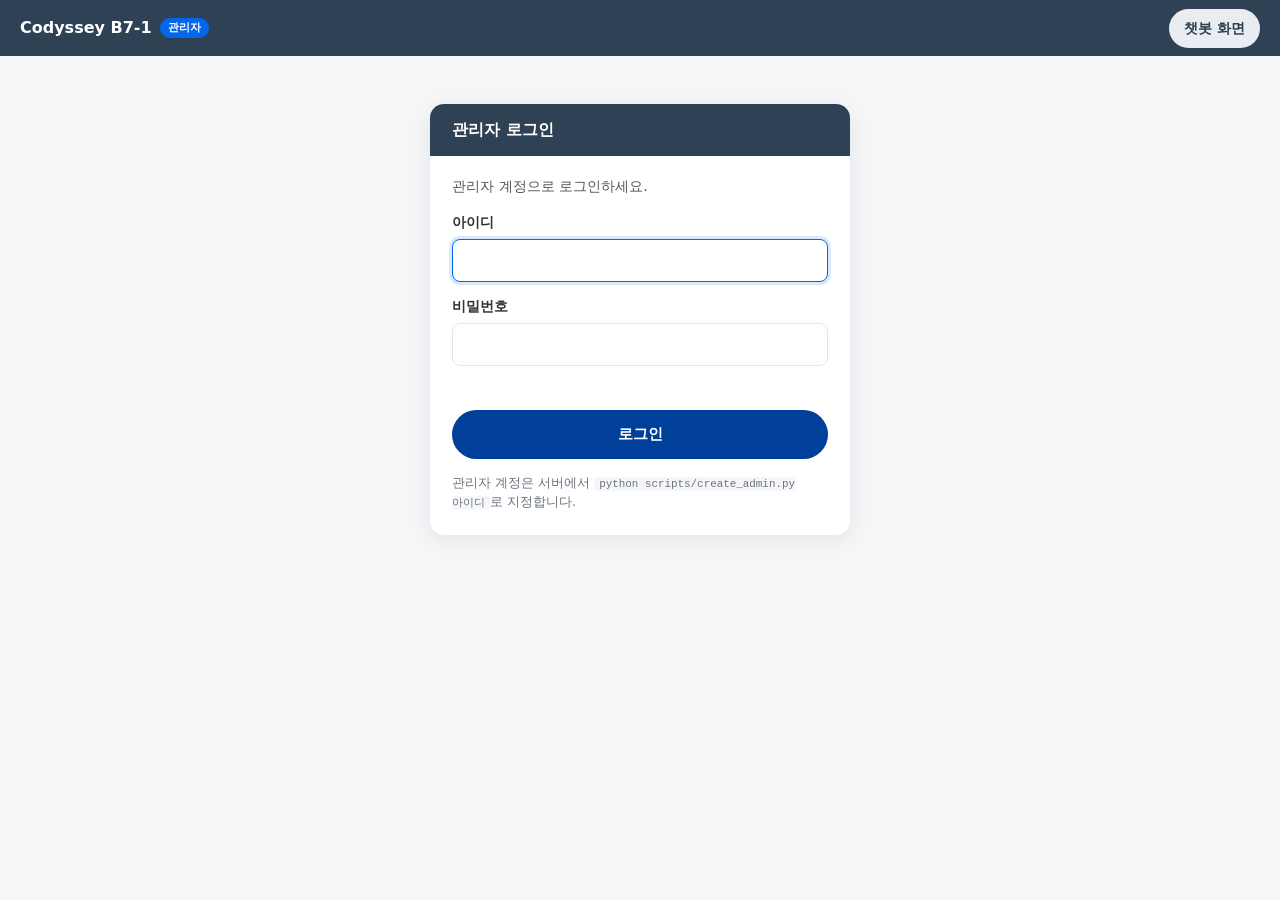
==== templates/admin.html @ a4564c8d "feat: 운영 관리자 화면(/admin) 추가 (서비스 상태·요청 로그·대화 로그·요청 추적) - 서비스 상태: 헬스체크(DB·AI·가동 시간), 최근 24시간 요청·5xx 오류" ====
<!DOCTYPE html>
<html lang="ko">
<head>
  <meta charset="UTF-8">
  <meta name="viewport" content="width=device-width, initial-scale=1.0">
  <meta name="robots" content="noindex">
  <title>관리자 화면 | Codyssey B7-1</title>
  <link rel="stylesheet" href="/static/css/style.css">
  <link rel="stylesheet" href="/static/css/admin.css">
</head>
<body class="admin-page">
  <!--
    [권태현 전담] 운영 관리자 화면
    관리자 계정으로 로그인하면 서비스 상태, 요청 로그, 대화 로그, 요청 ID 추적을 볼 수 있습니다.
    화면 파일은 누구나 받을 수 있지만 데이터는 없고, 데이터는 관리자 API(/api/admin)가
    요청마다 관리자 계정인지 확인한 뒤에만 보냅니다.
  -->
  <header class="app-header">
    <h1 class="app-title">
      <span class="app-title-text">Codyssey B7-1</span>
      <span class="app-badge">관리자</span>
    </h1>
    <div id="admin-auth" class="auth-info">
      <a class="btn btn-light" href="/">챗봇 화면</a>
    </div>
  </header>

  <div id="error-banner" class="error-banner" role="alert" hidden>
    <span id="error-banner-text" class="error-banner-text"></span>
    <button type="button" id="error-banner-close" class="icon-btn" aria-label="안내 닫기">✕</button>
  </div>

  <main id="admin-main" class="admin-main">
    <p id="boot-status" class="boot-status">관리자 정보를 확인하는 중...</p>

    <!-- 로그인하지 않았거나 로그인이 만료된 경우 -->
    <section id="login-view" class="gate" hidden aria-labelledby="login-title">
      <div class="gate-card">
        <div class="gate-header">
          <h2 id="login-title" class="gate-title">관리자 로그인</h2>
        </div>
        <form id="admin-login-form" class="auth-form" autocomplete="on">
          <p id="login-notice" class="gate-desc">관리자 계정으로 로그인하세요.</p>
          <label>
            <span class="field-label">아이디</span>
            <input name="username" type="text" autocomplete="username" autocapitalize="none" spellcheck="false" required>
          </label>
          <label>
            <span class="field-label">비밀번호</span>
            <input name="password" type="password" autocomplete="current-password" required>
          </label>
          <p id="admin-login-message" class="form-message" aria-live="polite"></p>
          <button type="submit" class="btn btn-primary">로그인</button>
          <p class="gate-help">관리자 계정은 서버에서 <code>python scripts/create_admin.py 아이디</code>로 지정합니다.</p>
        </form>
      </div>
    </section>

    <!-- 로그인했지만 관리자가 아닌 경우 -->
    <section id="denied-view" class="gate" hidden aria-labelledby="denied-title">
      <div class="gate-card">
        <div class="gate-header">
          <h2 id="denied-title" class="gate-title">관리자만 사용할 수 있는 화면입니다</h2>
        </div>
        <div class="gate-body">
          <p id="denied-text" class="gate-desc"></p>
          <div class="gate-actions">
            <a class="btn btn-primary" href="/">챗봇으로 돌아가기</a>
            <button type="button" id="switch-account" class="btn btn-secondary">다른 계정으로 로그인</button>
          </div>
        </div>
      </div>
    </section>

    <!-- 관리자 화면 -->
    <div id="dashboard" class="dashboard" hidden>
      <nav class="admin-tabs" role="tablist" aria-label="관리자 메뉴">
        <button type="button" id="tab-overview" class="admin-tab" role="tab" data-tab="overview" aria-controls="panel-overview" aria-selected="true">서비스 상태</button>
        <button type="button" id="tab-requests" class="admin-tab" role="tab" data-tab="requests" aria-controls="panel-requests" aria-selected="false" tabindex="-1">요청 로그</button>
        <button type="button" id="tab-chats" class="admin-tab" role="tab" data-tab="chats" aria-controls="panel-chats" aria-selected="false" tabindex="-1">대화 로그</button>
        <button type="button" id="tab-trace" class="admin-tab" role="tab" data-tab="trace" aria-controls="panel-trace" aria-selected="false" tabindex="-1">요청 추적</button>
      </nav>

      <!-- 1. 서비스 상태 -->
      <section id="panel-overview" class="panel" role="tabpanel" aria-labelledby="tab-overview">
        <div class="panel-head">
          <div>
            <h2 class="panel-title">서비스 상태</h2>
            <p id="overview-updated" class="panel-desc">헬스체크(/health)와 요청 로그·대화 로그를 모아 보여줍니다.</p>
          </div>
          <button type="button" id="overview-refresh" class="btn btn-secondary">새로고침</button>
        </div>
        <div id="overview-content" class="panel-content">
          <article class="card health-card" aria-labelledby="health-title">
            <div class="card-head">
              <h3 id="health-title" class="card-title">헬스체크</h3>
              <span id="health-status"></span>
            </div>
            <dl id="health-facts" class="facts"></dl>
          </article>

          <div id="kpi-grid" class="kpi-grid" aria-label="주요 지표"></div>

          <div class="card-grid">
            <article class="card" aria-labelledby="failures-title">
              <div class="card-head">
                <h3 id="failures-title" class="card-title">대화 실패 종류</h3>
                <span class="card-note">전체 기간</span>
              </div>
              <ul id="failure-bars" class="bar-list"></ul>
            </article>
            <article class="card" aria-labelledby="codes-title">
              <div class="card-head">
                <h3 id="codes-title" class="card-title">많이 난 오류 코드</h3>
                <span class="card-note">최근 24시간</span>
              </div>
              <ul id="error-code-bars" class="bar-list"></ul>
            </article>
          </div>

          <article class="card" aria-labelledby="recent-errors-title">
            <div class="card-head">
              <h3 id="recent-errors-title" class="card-title">최근 오류 요청</h3>
              <span class="card-note">상태 코드 400 이상, 최신 10건</span>
            </div>
            <div class="table-wrap">
              <table class="data-table">
                <thead>
                  <tr><th scope="col">시각</th><th scope="col">상태</th><th scope="col">요청</th><th scope="col">오류 코드</th><th scope="col">사용자</th><th scope="col" class="num">응답 시간</th><th scope="col">요청 ID</th></tr>
                </thead>
                <tbody id="recent-errors-body"></tbody>
              </table>
            </div>
          </article>
        </div>
      </section>

      <!-- 2. 요청 로그 -->
      <section id="panel-requests" class="panel" role="tabpanel" aria-labelledby="tab-requests" hidden>
        <div class="panel-head">
          <div>
            <h2 class="panel-title">요청 로그</h2>
            <p class="panel-desc">API 요청마다 한 줄씩 저장된 기록입니다 (request_logs). 요청 ID를 누르면 그 요청의 전체 기록을 봅니다.</p>
          </div>
        </div>
        <form id="requests-filter" class="filter-row" aria-label="요청 로그 조건">
          <label class="filter-field">
            <span class="filter-label">기간</span>
            <select name="since_hours">
              <option value="">전체 기간</option>
              <option value="1">최근 1시간</option>
              <option value="24">최근 24시간</option>
              <option value="168">최근 7일</option>
            </select>
          </label>
          <label class="filter-field">
            <span class="filter-label">상태</span>
            <select name="status">
              <option value="all">전체</option>
              <option value="errors">오류만 (4xx·5xx)</option>
              <option value="2xx">성공 (2xx)</option>
              <option value="4xx">요청 오류 (4xx)</option>
              <option value="5xx">서버 오류 (5xx)</option>
            </select>
          </label>
          <label class="filter-field">
            <span class="filter-label">주소</span>
            <input name="path" type="text" placeholder="예: /api/chat" maxlength="255" autocapitalize="none" spellcheck="false">
          </label>
          <label class="filter-field">
            <span class="filter-label">사용자</span>
            <input name="username" type="text" placeholder="아이디" maxlength="50" autocapitalize="none" spellcheck="false">
          </label>
          <label class="filter-field">
            <span class="filter-label">오류 코드</span>
            <input name="error_code" type="text" placeholder="예: AI_TIMEOUT" maxlength="50" autocapitalize="characters" spellcheck="false">
          </label>
          <label class="filter-field filter-narrow">
            <span class="filter-label">느린 요청 (ms 이상)</span>
            <input name="min_duration_ms" type="number" min="0" step="100" placeholder="예: 1000" inputmode="numeric">
          </label>
          <label class="filter-check">
            <input name="exclude_admin" type="checkbox" checked>
            <span>관리자 화면 요청 빼기</span>
          </label>
          <div class="filter-actions">
            <button type="submit" class="btn btn-primary">조회</button>
            <button type="button" id="requests-reset" class="btn btn-secondary">초기화</button>
          </div>
        </form>
        <div id="requests-content" class="panel-content">
          <div class="table-wrap">
            <table class="data-table">
              <thead>
                <tr><th scope="col">시각</th><th scope="col">상태</th><th scope="col">요청</th><th scope="col" class="num">응답 시간</th><th scope="col">사용자</th><th scope="col">오류 코드</th><th scope="col">IP</th><th scope="col">요청 ID</th></tr>
              </thead>
              <tbody id="requests-body"></tbody>
            </table>
          </div>
          <div class="pager">
            <span id="requests-range" class="pager-range"></span>
            <span class="pager-buttons">
              <button type="button" id="requests-prev" class="btn btn-secondary">이전</button>
              <button type="button" id="requests-next" class="btn btn-secondary">다음</button>
            </span>
          </div>
        </div>
      </section>

      <!-- 3. 대화 로그 -->
      <section id="panel-chats" class="panel" role="tabpanel" aria-labelledby="tab-chats" hidden>
        <div class="panel-head">
          <div>
            <h2 class="panel-title">대화 로그</h2>
            <p class="panel-desc">모든 사용자의 질문과 AI 응답 기록입니다 (chat_logs). 실패한 대화는 실패 종류와 AI 응답 시간을 함께 봅니다.</p>
          </div>
        </div>
        <form id="chats-filter" class="filter-row" aria-label="대화 로그 조건">
          <label class="filter-field">
            <span class="filter-label">상태</span>
            <select name="status">
              <option value="all">전체</option>
              <option value="FAILED">실패만</option>
              <option value="SUCCESS">성공만</option>
            </select>
          </label>
          <label class="filter-field">
            <span class="filter-label">사용자</span>
            <input name="username" type="text" placeholder="아이디" maxlength="50" autocapitalize="none" spellcheck="false">
          </label>
          <div class="filter-actions">
            <button type="submit" class="btn btn-primary">조회</button>
            <button type="button" id="chats-reset" class="btn btn-secondary">초기화</button>
          </div>
        </form>
        <div id="chats-content" class="panel-content">
          <ul id="chats-list" class="chat-log-list"></ul>
          <div class="pager">
            <span id="chats-range" class="pager-range"></span>
            <span class="pager-buttons">
              <button type="button" id="chats-prev" class="btn btn-secondary">이전</button>
              <button type="button" id="chats-next" class="btn btn-secondary">다음</button>
            </span>
          </div>
        </div>
      </section>

      <!-- 4. 요청 추적 -->
      <section id="panel-trace" class="panel" role="tabpanel" aria-labelledby="tab-trace" hidden>
        <div class="panel-head">
          <div>
            <h2 class="panel-title">요청 추적</h2>
            <p class="panel-desc">요청 ID 하나로 요청 로그, 대화 로그, 서버 로그(server.log)를 이어서 봅니다.</p>
          </div>
        </div>
        <form id="trace-form" class="filter-row" aria-label="요청 ID로 추적">
          <label class="filter-field filter-wide">
            <span class="filter-label">요청 ID</span>
            <input name="request_id" type="text" placeholder="예: 1a2b3c4d" maxlength="16" autocapitalize="none" spellcheck="false" required>
          </label>
          <div class="filter-actions">
            <button type="submit" class="btn btn-primary">추적</button>
          </div>
          <p class="filter-help">요청 ID는 화면의 오류 안내, 오류 응답의 request_id, 응답 헤더 X-Request-ID에 있는 8자리 값입니다.</p>
        </form>
        <div id="trace-content" class="panel-content">
          <p id="trace-empty" class="empty-note">요청 ID를 입력하거나, 다른 탭에서 요청 ID를 누르세요.</p>
          <div id="trace-result" class="trace-result" hidden>
            <article class="card" aria-labelledby="trace-request-title">
              <div class="card-head">
                <h3 id="trace-request-title" class="card-title">요청 로그</h3>
                <span class="card-note">request_logs</span>
              </div>
              <div id="trace-request"></div>
            </article>
            <article class="card" aria-labelledby="trace-chat-title">
              <div class="card-head">
                <h3 id="trace-chat-title" class="card-title">대화 로그</h3>
                <span class="card-note">chat_logs</span>
              </div>
              <div id="trace-chat"></div>
            </article>
            <article class="card" aria-labelledby="trace-server-title">
              <div class="card-head">
                <h3 id="trace-server-title" class="card-title">서버 로그에서 찾기</h3>
                <span class="card-note">server.log</span>
              </div>
              <p class="card-desc">서버 로그의 모든 줄은 [요청 ID]로 시작합니다. 서버를 실행한 폴더에서 아래 명령으로 이 요청의 로그만 볼 수 있습니다.</p>
              <div id="trace-commands" class="command-list"></div>
            </article>
          </div>
        </div>
      </section>
    </div>
  </main>

  <div id="chart-tooltip" class="chart-tooltip" role="tooltip" hidden></div>
  <script src="/static/js/admin.js"></script>
</body>
</html>
---- static/css/style.css ----
/*
 * [권태현 전담] 웹 챗봇 반응형 스타일시트
 * 코디세이 학습 화면(학습용 챗봇 패널)의 라이트 테마를 참고했습니다.
 * 색상·간격은 :root 변수로 관리합니다.
 */

:root {
  /* 코디세이 화면에서 뽑은 색 (흰 글자를 올리는 색은 명도 대비 4.5:1 이상이 되도록 일부 조정) */
  --color-brand: #00409a;          /* 대표 파랑: 메인 화면 시작 버튼 */
  --color-brand-hover: #003583;
  --color-brand-bright: #0367ee;   /* 밝은 파랑: 레벨 배지 #0470fc를 대비 기준에 맞게 조정 */
  --color-slate: #2c3e50;          /* 챗봇 패널의 전송·생성 버튼 */
  --color-slate-hover: #223140;
  --color-header: #2f4255;         /* 챗봇 패널 머리줄 */

  --color-bg: #ffffff;
  --color-surface: #ffffff;
  --color-surface-muted: #f5f6f8;
  --color-bubble-ai: #f1f3f6;
  --color-border: #e5e5e5;
  --color-border-strong: #d3d8de;
  --color-text: #333333;
  --color-text-sub: #555555;
  --color-text-muted: #6b7280;     /* 참고 화면의 #999는 흰 바탕 대비가 부족해 진하게 조정 */
  --color-on-dark: #ffffff;
  --color-danger: #c41e43;
  --color-danger-strong: #d42a4e;  /* 경험치 배지 분홍빨강 #ec3e5f를 대비 기준에 맞게 조정 */
  --color-danger-bg: #fdeef1;
  --color-danger-border: #f6c7d1;
  --color-success: #1b7f3b;

  --radius-bubble: 14px;
  --radius-control: 8px;
  --radius-box: 12px;
  --radius-pill: 999px;
  --shadow-md: 0 12px 32px rgba(16, 24, 40, 0.18);
  --focus-ring: 0 0 0 3px rgba(3, 103, 238, 0.15);
  --header-height: 56px;
  --content-width: 820px;
  font-family: "Pretendard", "Apple SD Gothic Neo", "Malgun Gothic", system-ui, -apple-system, "Segoe UI", sans-serif;
}

*,
*::before,
*::after {
  box-sizing: border-box;
}

/* display를 지정한 요소도 hidden 속성이 있으면 확실히 숨김 */
[hidden] {
  display: none !important;
}

html,
body {
  height: 100%;
}

body {
  margin: 0;
  display: flex;
  flex-direction: column;
  height: 100vh;
  height: 100dvh;
  background: var(--color-bg);
  color: var(--color-text);
  line-height: 1.5;
  /* 한국어 단어가 음절 중간에서 줄바꿈되지 않게 함 (끊을 곳이 없는 긴 문자열은 .message의 overflow-wrap이 처리) */
  word-break: keep-all;
}

/* ---------- 버튼 ---------- */
.btn {
  display: inline-flex;
  align-items: center;
  justify-content: center;
  gap: 6px;
  padding: 8px 14px;
  border: 1px solid transparent;
  border-radius: var(--radius-control);
  font: inherit;
  font-size: 0.875rem;
  font-weight: 600;
  white-space: nowrap;
  cursor: pointer;
  transition: background-color 0.15s ease, border-color 0.15s ease, opacity 0.15s ease;
}

.btn:focus-visible {
  outline: 2px solid var(--color-brand-bright);
  outline-offset: 2px;
}

/* 링크(a)로 만든 버튼도 버튼처럼 밑줄 없이 표시 (관리자 화면 링크 등) */
a.btn {
  text-decoration: none;
}

.btn:disabled {
  opacity: 0.5;
  cursor: not-allowed;
}

/* 대표 버튼: 메인 화면 시작 버튼처럼 진한 파랑 알약 모양 */
.btn-primary {
  border-radius: var(--radius-pill);
  background: var(--color-brand);
  color: var(--color-on-dark);
}

.btn-primary:hover:not(:disabled) {
  background: var(--color-brand-hover);
}

.btn-secondary {
  background: var(--color-surface);
  border-color: var(--color-border);
  color: var(--color-slate);
}

.btn-secondary:hover:not(:disabled) {
  border-color: var(--color-border-strong);
  background: var(--color-surface-muted);
}

/* 어두운 머리줄 위 버튼 */
.btn-light {
  border-radius: var(--radius-pill);
  background: #e9edf1;
  color: var(--color-slate);
}

.btn-light:hover:not(:disabled) {
  background: #ffffff;
}

.btn-bright {
  border-radius: var(--radius-pill);
  background: var(--color-brand-bright);
  color: var(--color-on-dark);
}

.btn-bright:hover:not(:disabled) {
  background: #0259d1;
}

.icon-btn {
  display: inline-flex;
  align-items: center;
  justify-content: center;
  width: 36px;
  height: 36px;
  padding: 0;
  border: none;
  border-radius: var(--radius-control);
  background: transparent;
  color: inherit;
  font-size: 1rem;
  cursor: pointer;
}

.icon-btn:hover {
  background: var(--color-surface-muted);
}

.icon-btn:focus-visible {
  outline: 2px solid var(--color-brand-bright);
  outline-offset: 2px;
}

/* ---------- 머리줄 (챗봇 패널 머리줄처럼 짙은 남회색) ---------- */
.app-header {
  display: flex;
  align-items: center;
  gap: 12px;
  height: var(--header-height);
  padding: 0 20px;
  background: var(--color-header);
  color: var(--color-on-dark);
  flex-shrink: 0;
}

.app-header .icon-btn:hover {
  background: rgba(255, 255, 255, 0.12);
}

.app-header :focus-visible {
  outline-color: #ffffff;
}

.app-title {
  display: flex;
  flex: 1;
  align-items: center;
  gap: 8px;
  min-width: 0;
  margin: 0;
  font-size: 1rem;
  font-weight: 700;
  white-space: nowrap;
}

.app-title-text {
  overflow: hidden;
  text-overflow: ellipsis;
}

/* 레벨 배지처럼 밝은 파랑 알약 */
.app-badge {
  flex-shrink: 0;
  padding: 2px 8px;
  border-radius: var(--radius-pill);
  background: var(--color-brand-bright);
  font-size: 0.7rem;
  font-weight: 700;
  letter-spacing: 0.02em;
}

.auth-info {
  display: flex;
  align-items: center;
  gap: 8px;
  font-size: 0.875rem;
}

.auth-user {
  display: inline-flex;
  align-items: center;
  gap: 8px;
  min-width: 0;
  font-weight: 700;
}

.auth-user-name {
  max-width: 200px;
  overflow: hidden;
  white-space: nowrap;
  text-overflow: ellipsis;
}

/* 기본 프로필 원 (머리·몸 모양을 배경 그라디언트로 그림) */
.avatar {
  flex-shrink: 0;
  width: 28px;
  height: 28px;
  border-radius: 50%;
  background:
    radial-gradient(circle at 50% 38%, #9aa5b4 0 21%, transparent 22%),
    radial-gradient(ellipse 58% 40% at 50% 100%, #9aa5b4 0 98%, transparent 100%),
    #e3e7ec;
}

/* ---------- 상단 에러 안내 배너 ---------- */
.error-banner {
  display: flex;
  align-items: center;
  gap: 12px;
  padding: 8px 12px 8px 20px;
  background: var(--color-danger-bg);
  border-bottom: 1px solid var(--color-danger-border);
  color: var(--color-danger);
  font-size: 0.875rem;
  flex-shrink: 0;
}

.error-banner-text {
  flex: 1;
}

.error-banner .icon-btn {
  width: 30px;
  height: 30px;
  font-size: 0.85rem;
}

.error-banner .icon-btn:hover {
  background: rgba(196, 30, 67, 0.1);
}

/* ---------- 본문 / 대화 영역 ---------- */
.app-body {
  display: flex;
  flex: 1;
  min-height: 0;
}

.chat-panel {
  display: flex;
  flex: 1;
  flex-direction: column;
  min-width: 0;
  min-height: 0;
  background: var(--color-surface);
}

.chat-messages {
  display: flex;
  flex: 1;
  flex-direction: column;
  gap: 14px;
  overflow-y: auto;
  /* 넓은 화면에서는 대화 폭을 --content-width로 제한하고 가운데 정렬 */
  padding: 24px max(16px, calc((100% - var(--content-width)) / 2));
}

/* ---------- 빈 대화 안내 (챗봇 패널의 '무엇이든 물어보세요' 화면) ---------- */
.empty-state {
  display: flex;
  flex-direction: column;
  align-items: center;
  gap: 8px;
  margin: auto; /* 대화가 없을 때 대화 영역 한가운데에 표시 */
  padding: 24px 0;
  text-align: center;
}

/* 말풍선(대기 중 말풍선 포함)이 하나라도 생기면 안내를 숨김 */
.chat-messages:has(.message) .empty-state {
  display: none;
}

/* 연보라 말풍선 아이콘 */
.empty-icon {
  position: relative;
  width: 44px;
  height: 34px;
  margin-bottom: 4px;
  border-radius: 50%;
  background: linear-gradient(135deg, #f1ebfa, #cbbcf0);
}

.empty-icon::after {
  content: "";
  position: absolute;
  bottom: -5px;
  left: 7px;
  width: 12px;
  height: 12px;
  background: #d3c6f2;
  clip-path: polygon(0 100%, 20% 0, 100% 35%);
}

.empty-title {
  margin: 0;
  color: var(--color-text-sub);
  font-size: 1.05rem;
  font-weight: 700;
}

.empty-desc {
  margin: 0;
  color: var(--color-text-muted);
  font-size: 0.875rem;
}

.suggestions {
  display: flex;
  flex-wrap: wrap;
  justify-content: center;
  gap: 8px;
  margin-top: 10px;
}

/* 테두리만 있는 알약 모양 추천 질문 */
.suggestion-chip {
  padding: 7px 14px;
  border: 1px solid #e8e8e8;
  border-radius: var(--radius-pill);
  background: var(--color-surface);
  color: var(--color-text-sub);
  font: inherit;
  font-size: 0.85rem;
  cursor: pointer;
  transition: border-color 0.15s ease, color 0.15s ease;
}

.suggestion-chip:hover {
  border-color: var(--color-brand-bright);
  color: var(--color-brand);
}

.suggestion-chip:focus-visible {
  outline: 2px solid var(--color-brand-bright);
  outline-offset: 2px;
}

/* ---------- 말풍선 ---------- */
.message {
  max-width: min(720px, 85%);
  padding: 10px 14px;
  border-radius: var(--radius-bubble);
  font-size: 0.95rem;
  line-height: 1.6;
  /* AI 응답의 줄바꿈을 그대로 보여주고, 긴 단어·URL도 말풍선 안에서 줄바꿈 */
  white-space: pre-wrap;
  overflow-wrap: anywhere;
}

.message.user {
  align-self: flex-end;
  background: var(--color-brand);
  color: var(--color-on-dark);
  border-bottom-right-radius: 4px;
}

.message.assistant {
  align-self: flex-start;
  background: var(--color-bubble-ai);
  color: var(--color-text);
  border-bottom-left-radius: 4px;
}

.message.failed {
  background: var(--color-danger-bg);
  border: 1px solid var(--color-danger-border);
  color: var(--color-danger);
}

/* AI 응답 대기 중: 점 3개가 차례로 튀는 애니메이션 */
.message.loading {
  color: var(--color-text-muted);
}

.typing {
  display: inline-flex;
  align-items: center;
  gap: 5px;
  height: 1.5em;
}

.typing span {
  width: 7px;
  height: 7px;
  border-radius: 50%;
  background: currentColor;
  opacity: 0.35;
  animation: typing-bounce 1.2s infinite ease-in-out;
}

.typing span:nth-child(2) {
  animation-delay: 0.15s;
}

.typing span:nth-child(3) {
  animation-delay: 0.3s;
}

@keyframes typing-bounce {
  0%,
  80%,
  100% {
    transform: translateY(0);
    opacity: 0.35;
  }

  40% {
    transform: translateY(-5px);
    opacity: 1;
  }
}

@media (prefers-reduced-motion: reduce) {
  .typing span {
    animation: none;
    opacity: 0.6;
  }
}

/* ---------- 입력 영역 (챗봇 패널처럼 테두리 상자 안에 입력창·글자 수·전송 버튼) ---------- */
.chat-form {
  padding: 8px max(16px, calc((100% - var(--content-width)) / 2)) 14px;
  background: var(--color-surface);
  flex-shrink: 0;
}

.composer {
  display: grid;
  grid-template-columns: 1fr auto;
  grid-template-rows: auto 1fr;
  gap: 4px 12px;
  padding: 10px 10px 10px 16px;
  border: 1px solid var(--color-border);
  border-radius: var(--radius-box);
  background: var(--color-surface);
  transition: border-color 0.15s ease, box-shadow 0.15s ease;
}

.composer:focus-within {
  border-color: var(--color-brand-bright);
  box-shadow: var(--focus-ring);
}

.composer:has(textarea:disabled) {
  background: var(--color-surface-muted);
}

.composer textarea {
  grid-row: 1 / span 2;
  grid-column: 1;
  min-height: 48px;
  max-height: 160px;
  padding: 2px 0;
  border: none;
  background: transparent;
  color: var(--color-text);
  font: inherit;
  font-size: 0.95rem;
  line-height: 1.5;
  resize: none;
}

.composer textarea:focus {
  outline: none;
}

.composer textarea:disabled {
  cursor: not-allowed;
}

.char-count {
  grid-row: 1;
  grid-column: 2;
  justify-self: end;
  color: var(--color-text-muted);
  font-size: 0.75rem;
  font-variant-numeric: tabular-nums;
  white-space: nowrap;
}

.char-count.over {
  color: var(--color-danger);
  font-weight: 700;
}

/* 챗봇 패널의 정사각형 전송 버튼 */
.send-btn {
  display: inline-flex;
  grid-row: 2;
  grid-column: 2;
  align-items: center;
  align-self: end;
  justify-content: center;
  justify-self: end;
  width: 36px;
  height: 36px;
  padding: 0;
  border: none;
  border-radius: var(--radius-control);
  background: var(--color-slate);
  color: var(--color-on-dark);
  cursor: pointer;
  transition: background-color 0.15s ease, opacity 0.15s ease;
}

.send-btn svg {
  width: 14px;
  height: 14px;
  margin-left: 2px; /* 삼각형 아이콘을 눈으로 보기에 가운데로 */
}

.send-btn:hover:not(:disabled) {
  background: var(--color-slate-hover);
}

.send-btn:focus-visible {
  outline: 2px solid var(--color-brand-bright);
  outline-offset: 2px;
}

.send-btn:disabled {
  opacity: 0.4;
  cursor: not-allowed;
}

.chat-form-footer {
  display: flex;
  align-items: center;
  gap: 8px;
  min-height: 1.2em;
  padding: 6px 2px 0;
}

.input-hint {
  margin: 0;
  color: var(--color-danger);
  font-size: 0.8rem;
}

.keyboard-hint {
  margin-left: auto;
  color: var(--color-text-muted);
  font-size: 0.75rem;
  white-space: nowrap;
}

/* ---------- 비로그인 안내 ---------- */
.login-notice {
  display: flex;
  flex-wrap: wrap;
  align-items: center;
  justify-content: center;
  gap: 8px 12px;
  margin: 0 max(16px, calc((100% - var(--content-width)) / 2));
  padding: 10px 16px;
  border-radius: var(--radius-box);
  background: var(--color-surface-muted);
  color: var(--color-text-sub);
  font-size: 0.875rem;
  text-align: center;
}

.login-notice-actions {
  display: inline-flex;
  gap: 8px;
}

.login-notice .btn {
  padding: 6px 14px;
  font-size: 0.8rem;
}

.login-notice .btn-secondary {
  border-radius: var(--radius-pill);
}

/* ---------- 로그인 / 회원가입 모달 ---------- */
.modal {
  width: min(400px, calc(100% - 32px));
  padding: 0;
  border: none;
  border-radius: 14px;
  background: var(--color-surface);
  color: var(--color-text);
  box-shadow: var(--shadow-md);
  overflow: hidden;
}

.modal::backdrop {
  background: rgba(2, 17, 36, 0.55);
}

.modal-header {
  display: flex;
  align-items: center;
  justify-content: space-between;
  padding: 10px 10px 10px 20px;
  background: var(--color-header);
  color: var(--color-on-dark);
}

.modal-header .icon-btn:hover {
  background: rgba(255, 255, 255, 0.12);
}

.modal-header .icon-btn:focus-visible {
  outline-color: #ffffff;
}

.modal-title {
  margin: 0;
  font-size: 1rem;
}

/* 챗봇 패널의 '대화' 탭처럼 글자 아래 밑줄 */
.modal-tabs {
  display: flex;
  gap: 20px;
  margin: 0 22px;
  border-bottom: 1px solid var(--color-border);
}

.modal-tab {
  padding: 14px 2px 10px;
  border: none;
  border-bottom: 2px solid transparent;
  background: none;
  color: var(--color-text-muted);
  font: inherit;
  font-weight: 600;
  cursor: pointer;
}

.modal-tab[aria-selected="true"] {
  color: var(--color-text);
  border-bottom-color: var(--color-slate);
}

.modal-tab:focus-visible {
  outline: 2px solid var(--color-brand-bright);
  outline-offset: 2px;
}

.auth-form {
  display: grid;
  gap: 14px;
  padding: 20px 22px 24px;
}

.auth-form label {
  display: grid;
  gap: 6px;
  font-size: 0.875rem;
  font-weight: 600;
}

.field-hint {
  color: var(--color-text-muted);
  font-size: 0.8rem;
  font-weight: 400;
}

.auth-form input {
  padding: 10px 12px;
  border: 1px solid var(--color-border);
  border-radius: var(--radius-control);
  background: var(--color-surface);
  color: var(--color-text);
  font: inherit;
  font-weight: 400;
}

.auth-form input:focus {
  outline: none;
  border-color: var(--color-brand-bright);
  box-shadow: var(--focus-ring);
}

.auth-form .btn {
  padding: 12px 14px;
  font-size: 0.95rem;
}

.form-message {
  min-height: 1.2em;
  margin: 0;
  font-size: 0.85rem;
  white-space: pre-line; /* 항목별 안내가 여러 개면 한 줄씩 표시 */
}

.form-message.error {
  color: var(--color-danger);
}

.form-message.success {
  color: var(--color-success);
}

/* ---------- 지난 대화 사이드바 (챗봇 패널의 대화 이력 목록) ---------- */
.sidebar-toggle {
  display: none;
}

.history-sidebar {
  display: flex;
  flex-direction: column;
  gap: 10px;
  width: 280px;
  flex-shrink: 0;
  padding: 18px 14px;
  background: var(--color-surface);
  border-right: 1px solid var(--color-border);
  overflow-y: auto;
}

.sidebar-header {
  display: flex;
  align-items: baseline;
  justify-content: space-between;
  margin: 0 4px 2px;
}

.sidebar-title {
  margin: 0;
  color: var(--color-text);
  font-size: 0.95rem;
  font-weight: 700;
}

.history-count {
  color: var(--color-text-muted);
  font-size: 0.8rem;
}

.history-status {
  margin: 4px;
  color: var(--color-text-muted);
  font-size: 0.85rem;
}

.history-list {
  display: grid;
  gap: 8px;
  margin: 0;
  padding: 0;
  list-style: none;
}

/* 테두리 있는 카드 모양 항목: 제목 한 줄 + 날짜 */
.history-item {
  display: grid;
  gap: 3px;
  width: 100%;
  padding: 10px 12px;
  border: 1px solid #ececec;
  border-radius: var(--radius-control);
  background: var(--color-surface);
  color: inherit;
  font: inherit;
  text-align: left;
  cursor: pointer;
  transition: border-color 0.15s ease, background-color 0.15s ease;
}

.history-item:hover {
  border-color: var(--color-border-strong);
  background: var(--color-surface-muted);
}

.history-item:focus-visible {
  outline: 2px solid var(--color-brand-bright);
  outline-offset: 1px;
}

.history-item-title {
  overflow: hidden;
  color: var(--color-text);
  font-size: 0.875rem;
  font-weight: 600;
  white-space: nowrap;
  text-overflow: ellipsis;
}

.history-item-meta {
  display: flex;
  align-items: center;
  gap: 6px;
  color: var(--color-text-muted);
  font-size: 0.75rem;
}

/* 경험치 배지처럼 분홍빨강 알약 */
.badge-failed {
  padding: 0 7px;
  border-radius: var(--radius-pill);
  background: var(--color-danger-strong);
  color: var(--color-on-dark);
  font-size: 0.7rem;
  font-weight: 700;
  line-height: 1.6;
}

.history-divider {
  align-self: center;
  padding: 2px 12px;
  border-radius: var(--radius-pill);
  background: var(--color-surface-muted);
  color: var(--color-text-muted);
  font-size: 0.75rem;
}

/* 사이드바에서 고른 질문을 대화창에서 잠깐 강조 */
.message.highlight {
  animation: highlight-pulse 1.6s ease-out;
}

@keyframes highlight-pulse {
  0% {
    box-shadow: 0 0 0 4px rgba(3, 103, 238, 0.45);
  }

  100% {
    box-shadow: 0 0 0 0 rgba(3, 103, 238, 0);
  }
}

.sidebar-backdrop {
  display: none;
}

@media (max-width: 768px) {
  .sidebar-toggle {
    display: inline-flex;
  }

  /* 모바일에서는 왼쪽에서 밀려 나오는 서랍으로 바뀜 (닫혀 있을 때는 Tab 이동에서도 제외) */
  .history-sidebar {
    position: fixed;
    top: var(--header-height);
    bottom: 0;
    left: 0;
    z-index: 20;
    width: min(300px, 85vw);
    box-shadow: var(--shadow-md);
    transform: translateX(-100%);
    visibility: hidden;
    transition: transform 0.2s ease, visibility 0.2s;
  }

  body.sidebar-open .history-sidebar {
    transform: none;
    visibility: visible;
  }

  .sidebar-backdrop {
    display: block;
    position: fixed;
    inset: var(--header-height) 0 0 0;
    z-index: 10;
    background: rgba(2, 17, 36, 0.4);
  }
}

@media (prefers-reduced-motion: reduce) {
  .message.highlight {
    animation: none;
    outline: 3px solid var(--color-brand-bright);
  }

  .history-sidebar {
    transition: none;
  }
}

/* 화면에는 숨기고 스크린리더에는 읽히게 하는 유틸리티 */
.visually-hidden {
  position: absolute;
  width: 1px;
  height: 1px;
  margin: -1px;
  padding: 0;
  overflow: hidden;
  clip: rect(0 0 0 0);
  white-space: nowrap;
  border: 0;
}

/* ---------- 모바일 ---------- */
@media (max-width: 640px) {
  .app-header {
    gap: 8px;
    padding: 0 12px;
  }

  .app-title {
    font-size: 0.95rem;
  }

  .auth-info {
    gap: 6px;
  }

  .auth-info .btn {
    padding: 6px 10px;
    font-size: 0.8rem;
  }

  .auth-user-name {
    max-width: 96px;
  }

  .chat-messages {
    padding: 16px 12px;
  }

  .message {
    max-width: 92%;
  }

  .chat-form {
    padding: 8px 12px 12px;
  }

  .login-notice {
    margin: 0 12px;
  }
}

@media (max-width: 400px) {
  /* 아주 좁은 화면에서는 제목 옆 배지를 숨겨 로그인 버튼 자리를 확보 */
  .app-badge {
    display: none;
  }
}

/* 터치 화면·좁은 화면에서는 물리 키보드 단축키 안내를 숨김 */
@media (max-width: 640px), (pointer: coarse) {
  .keyboard-hint {
    display: none;
  }
}
---- static/css/admin.css ----
/*
 * [권태현 전담] 운영 관리자 화면 스타일시트
 * 챗봇 화면(style.css)의 색상·글꼴·버튼을 그대로 쓰고, 관리자 화면에 필요한 카드·표·지표만 더합니다.
 * 상태 배지 색은 글자와 배경의 명도 대비가 4.5:1 이상이 되도록 정했습니다 (모두 5.6:1 이상).
 */

:root {
  /* 상태 배지: 색만으로 구분하지 않도록 아이콘(✓ ! ✕)과 상태 코드 글자를 함께 표시 */
  --color-status-ok-bg: #e8f5ec;
  --color-status-ok-text: #1b6e35;
  --color-status-warn-bg: #fdf3e3;
  --color-status-warn-text: #8a4b00;
  --color-status-error-bg: #fdeef1;
  --color-status-error-text: #b0193a;
  --color-status-neutral-bg: #eef0f3;
  --color-status-neutral-text: #4b5563;
  --color-bar: var(--color-brand-bright); /* 막대 하나의 색 (막대 길이가 값을 나타냄) */
  --color-row-line: #eef0f3;
  --admin-width: 1200px;
  --font-mono: ui-monospace, SFMono-Regular, Menlo, Consolas, "Liberation Mono", monospace;
}

/* ---------- 본문 스크롤 영역 ---------- */
.admin-main {
  flex: 1;
  min-height: 0;
  overflow-y: auto;
  background: var(--color-surface-muted);
}

.boot-status {
  margin: 48px auto;
  color: var(--color-text-sub);
  text-align: center;
}

.admin-page code {
  padding: 1px 5px;
  border-radius: 4px;
  background: var(--color-surface-muted);
  font-family: var(--font-mono);
  font-size: 0.85em;
}

/* ---------- 로그인 필요 / 권한 없음 안내 카드 (챗봇 화면의 로그인 창과 같은 모양) ---------- */
.gate {
  display: flex;
  justify-content: center;
  padding: 48px 16px;
}

.gate-card {
  width: min(420px, 100%);
  border-radius: 14px;
  background: var(--color-surface);
  box-shadow: 0 4px 20px rgba(16, 24, 40, 0.08);
  overflow: hidden;
}

.gate-header {
  padding: 14px 22px;
  background: var(--color-header);
  color: var(--color-on-dark);
}

.gate-title {
  margin: 0;
  font-size: 1rem;
}

.gate-body {
  padding: 20px 22px 24px;
}

.gate-desc {
  margin: 0;
  color: var(--color-text-sub);
  font-size: 0.9rem;
}

.gate-help {
  margin: 0;
  color: var(--color-text-muted);
  font-size: 0.8rem;
}

.gate-actions {
  display: flex;
  flex-wrap: wrap;
  gap: 8px;
  margin-top: 18px;
}

.gate-actions .btn-secondary {
  border-radius: var(--radius-pill);
}

/* ---------- 탭 (챗봇 화면 로그인 창의 탭처럼 글자 아래 밑줄) ---------- */
.dashboard {
  min-height: 100%;
}

.admin-tabs {
  position: sticky;
  top: 0;
  z-index: 5;
  display: flex;
  gap: 24px;
  padding: 0 max(16px, calc((100% - var(--admin-width)) / 2));
  border-bottom: 1px solid var(--color-border);
  background: var(--color-surface);
  overflow-x: auto;
  scrollbar-width: none;
}

.admin-tab {
  flex-shrink: 0;
  padding: 14px 2px 11px;
  border: none;
  border-bottom: 2px solid transparent;
  background: none;
  color: var(--color-text-muted);
  font: inherit;
  font-size: 0.95rem;
  font-weight: 600;
  white-space: nowrap;
  cursor: pointer;
}

.admin-tab:hover {
  color: var(--color-text);
}

.admin-tab[aria-selected="true"] {
  color: var(--color-text);
  border-bottom-color: var(--color-slate);
}

.admin-tab:focus-visible {
  outline: 2px solid var(--color-brand-bright);
  outline-offset: -2px;
}

/* ---------- 탭 내용 ---------- */
.panel {
  display: grid;
  gap: 16px;
  max-width: var(--admin-width);
  margin: 0 auto;
  padding: 20px 16px 40px;
}

.panel-head {
  display: flex;
  flex-wrap: wrap;
  align-items: flex-start;
  justify-content: space-between;
  gap: 12px;
}

.panel-title {
  margin: 0;
  font-size: 1.15rem;
}

.panel-desc {
  margin: 4px 0 0;
  color: var(--color-text-sub);
  font-size: 0.85rem;
}

.panel-content {
  display: grid;
  gap: 16px;
  transition: opacity 0.15s ease;
}

/* 다시 불러오는 동안 이전 내용을 흐리게 유지 (화면이 깜빡이거나 밀리지 않게) */
.panel-content[aria-busy="true"] {
  opacity: 0.55;
}

/* ---------- 카드 ---------- */
.card {
  display: grid;
  align-content: start; /* 옆 카드보다 짧아도 내용이 위에서부터 붙어 있게 */
  gap: 12px;
  min-width: 0;
  padding: 16px 18px;
  border: 1px solid var(--color-border);
  border-radius: var(--radius-box);
  background: var(--color-surface);
}

.card-head {
  display: flex;
  flex-wrap: wrap;
  align-items: center;
  justify-content: space-between;
  gap: 8px;
}

.card-title {
  margin: 0;
  font-size: 0.95rem;
}

.card-note {
  color: var(--color-text-muted);
  font-size: 0.8rem;
}

.card-desc {
  margin: 0;
  color: var(--color-text-sub);
  font-size: 0.85rem;
}

.card-grid {
  display: grid;
  grid-template-columns: repeat(auto-fit, minmax(320px, 1fr));
  gap: 16px;
}

.empty-note {
  margin: 0;
  padding: 12px 0;
  color: var(--color-text-muted);
  font-size: 0.875rem;
  text-align: center;
}

/* ---------- 헬스체크 ---------- */
.facts {
  display: grid;
  grid-template-columns: repeat(auto-fit, minmax(160px, 1fr));
  gap: 12px 20px;
  margin: 0;
}

.facts div {
  min-width: 0;
}

.facts dt {
  color: var(--color-text-muted);
  font-size: 0.78rem;
}

.facts dd {
  margin: 2px 0 0;
  font-size: 0.9rem;
  font-weight: 600;
  overflow-wrap: anywhere;
}

.facts .fact-sub {
  display: block;
  color: var(--color-text-muted);
  font-size: 0.78rem;
  font-weight: 400;
}

/* ---------- 상태 표시 (아이콘 + 글자, 색은 보조) ---------- */
.status-pill,
.status-badge {
  display: inline-flex;
  align-items: center;
  gap: 5px;
  border-radius: var(--radius-pill);
  font-weight: 700;
  white-space: nowrap;
}

.status-pill {
  padding: 3px 12px;
  font-size: 0.85rem;
}

.status-badge {
  padding: 1px 8px;
  font-size: 0.75rem;
  font-variant-numeric: tabular-nums;
}

.status-pill::before,
.status-badge::before {
  font-size: 0.9em;
  line-height: 1;
}

[data-tone="ok"] {
  background: var(--color-status-ok-bg);
  color: var(--color-status-ok-text);
}

[data-tone="ok"]::before {
  content: "✓";
}

[data-tone="warn"] {
  background: var(--color-status-warn-bg);
  color: var(--color-status-warn-text);
}

[data-tone="warn"]::before {
  content: "!";
}

[data-tone="error"] {
  background: var(--color-status-error-bg);
  color: var(--color-status-error-text);
}

[data-tone="error"]::before {
  content: "✕";
}

[data-tone="neutral"] {
  background: var(--color-status-neutral-bg);
  color: var(--color-status-neutral-text);
}

[data-tone="neutral"]::before {
  content: "•";
}

/* ---------- 주요 지표 타일 ---------- */
.kpi-grid {
  display: grid;
  grid-template-columns: repeat(auto-fit, minmax(180px, 1fr));
  gap: 12px;
}

.kpi {
  display: grid;
  align-content: start;
  gap: 4px;
  min-width: 0;
  padding: 14px 16px;
  border: 1px solid var(--color-border);
  border-radius: var(--radius-box);
  background: var(--color-surface);
}

.kpi-label {
  margin: 0;
  color: var(--color-text-sub);
  font-size: 0.8rem;
  font-weight: 600;
}

/* 큰 숫자는 비례 숫자(기본 글꼴 숫자)로 표시 */
.kpi-value {
  margin: 0;
  color: var(--color-text);
  font-size: 1.6rem;
  font-weight: 700;
  line-height: 1.25;
}

.kpi-unit {
  margin-left: 3px;
  color: var(--color-text-sub);
  font-size: 0.9rem;
  font-weight: 600;
}

.kpi-sub {
  margin: 0;
  color: var(--color-text-muted);
  font-size: 0.78rem;
}

.kpi .status-badge {
  justify-self: start;
  margin-top: 4px;
}

/* ---------- 가로 막대 목록 (많은 순, 막대 하나의 색) ---------- */
.bar-list {
  display: grid;
  gap: 2px;
  margin: 0;
  padding: 0;
  list-style: none;
}

.bar-row {
  display: grid;
  grid-template-columns: minmax(110px, 40%) 1fr auto;
  align-items: center;
  gap: 12px;
  width: 100%;
  padding: 7px 8px;
  border: none;
  border-radius: var(--radius-control);
  background: none;
  color: inherit;
  font: inherit;
  text-align: left;
  cursor: pointer;
}

.bar-row:hover,
.bar-row:focus-visible {
  background: var(--color-surface-muted);
}

.bar-row:focus-visible {
  outline: 2px solid var(--color-brand-bright);
  outline-offset: 0;
}

.bar-label {
  display: grid;
  min-width: 0;
  font-size: 0.85rem;
  font-weight: 600;
}

.bar-label small {
  overflow: hidden;
  color: var(--color-text-muted);
  font-family: var(--font-mono);
  font-size: 0.72rem;
  font-weight: 400;
  white-space: nowrap;
  text-overflow: ellipsis;
}

.bar-track {
  display: block;
  min-width: 0;
}

/* 두께 10px, 기준선(왼쪽)은 직각, 값 끝(오른쪽)만 4px 둥글게 */
.bar-fill {
  display: block;
  min-width: 2px;
  height: 10px;
  border-radius: 0 4px 4px 0;
  background: var(--color-bar);
}

.bar-row:hover .bar-fill,
.bar-row:focus-visible .bar-fill {
  background: var(--color-brand);
}

.bar-value {
  color: var(--color-text);
  font-size: 0.85rem;
  font-weight: 700;
  font-variant-numeric: tabular-nums;
  white-space: nowrap;
}

/* 막대에 올렸을 때 보이는 안내 (값이 먼저, 이름이 뒤) */
.chart-tooltip {
  position: fixed;
  z-index: 30;
  max-width: 260px;
  padding: 8px 10px;
  border-radius: var(--radius-control);
  background: var(--color-header);
  color: var(--color-on-dark);
  box-shadow: var(--shadow-md);
  font-size: 0.8rem;
  pointer-events: none;
}

.chart-tooltip strong {
  display: block;
  font-size: 0.95rem;
}

/* ---------- 표 ---------- */
.table-wrap {
  min-width: 0;
  overflow-x: auto;
}

/* 좁은 화면에서는 글자를 쪼개 줄이지 않고, 표 상자 안에서 가로로 밀어 보게 함 */
.data-table {
  width: 100%;
  min-width: 760px;
  border-collapse: collapse;
  font-size: 0.85rem;
}

.data-table th {
  padding: 8px 10px;
  border-bottom: 1px solid var(--color-border);
  background: var(--color-surface-muted);
  color: var(--color-text-sub);
  font-size: 0.78rem;
  font-weight: 600;
  text-align: left;
  white-space: nowrap;
}

.data-table td {
  padding: 8px 10px;
  border-bottom: 1px solid var(--color-row-line);
  vertical-align: middle;
}

.data-table tbody tr:hover {
  background: #fafbfc;
}

.data-table .num {
  text-align: right;
  font-variant-numeric: tabular-nums;
  white-space: nowrap;
}

.data-table .nowrap {
  white-space: nowrap;
}

.data-table .empty-row td {
  padding: 20px 10px;
  color: var(--color-text-muted);
  text-align: center;
}

.mono {
  font-family: var(--font-mono);
  font-size: 0.8rem;
}

/* 방법·주소를 한 줄로 보여주고, 아주 긴 주소는 말줄임(전체 주소는 마우스를 올리면 보임) */
.request-line {
  display: inline-block;
  max-width: 340px;
  overflow: hidden;
  white-space: nowrap;
  text-overflow: ellipsis;
  vertical-align: middle;
}

.method {
  margin-right: 6px;
  color: var(--color-text-sub);
  font-weight: 700;
  white-space: nowrap;
}

.muted {
  color: var(--color-text-muted);
}

.code-label {
  display: block;
  color: var(--color-text-muted);
  font-size: 0.75rem;
}

/* 요청 ID: 누르면 요청 추적 탭으로 이동 */
.link-btn {
  padding: 0;
  border: none;
  background: none;
  color: var(--color-brand-bright);
  font: inherit;
  font-family: var(--font-mono);
  font-size: 0.8rem;
  font-weight: 600;
  text-decoration: underline;
  text-underline-offset: 2px;
  cursor: pointer;
}

.link-btn:hover {
  color: var(--color-brand);
}

.link-btn:focus-visible {
  outline: 2px solid var(--color-brand-bright);
  outline-offset: 2px;
  border-radius: 2px;
}

/* ---------- 조건 입력 줄 ---------- */
.filter-row {
  display: flex;
  flex-wrap: wrap;
  align-items: flex-end;
  gap: 10px 12px;
  padding: 14px 16px;
  border: 1px solid var(--color-border);
  border-radius: var(--radius-box);
  background: var(--color-surface);
}

.filter-field {
  display: grid;
  gap: 4px;
  flex: 1 1 150px;
  min-width: 0;
}

.filter-narrow {
  flex: 0 1 150px;
}

.filter-wide {
  flex: 1 1 260px;
  max-width: 420px;
}

.filter-label {
  color: var(--color-text-sub);
  font-size: 0.78rem;
  font-weight: 600;
}

.filter-field input,
.filter-field select {
  width: 100%;
  min-height: 38px;
  padding: 7px 10px;
  border: 1px solid var(--color-border);
  border-radius: var(--radius-control);
  background: var(--color-surface);
  color: var(--color-text);
  font: inherit;
  font-size: 0.875rem;
}

.filter-field input:focus,
.filter-field select:focus {
  outline: none;
  border-color: var(--color-brand-bright);
  box-shadow: var(--focus-ring);
}

.filter-check {
  display: inline-flex;
  align-items: center;
  gap: 6px;
  min-height: 38px;
  color: var(--color-text-sub);
  font-size: 0.85rem;
  cursor: pointer;
}

.filter-check input {
  width: 16px;
  height: 16px;
  accent-color: var(--color-brand);
}

.filter-actions {
  display: flex;
  gap: 8px;
}

.filter-actions .btn {
  min-height: 38px;
}

.filter-actions .btn-secondary {
  border-radius: var(--radius-pill);
}

.filter-help {
  flex-basis: 100%;
  margin: 0;
  color: var(--color-text-muted);
  font-size: 0.8rem;
}

/* ---------- 페이지 이동 ---------- */
.pager {
  display: flex;
  flex-wrap: wrap;
  align-items: center;
  justify-content: space-between;
  gap: 8px;
}

.pager-range {
  color: var(--color-text-sub);
  font-size: 0.85rem;
  font-variant-numeric: tabular-nums;
}

.pager-buttons {
  display: inline-flex;
  gap: 8px;
}

.pager .btn-secondary {
  border-radius: var(--radius-pill);
}

/* ---------- 대화 로그 카드 ---------- */
.chat-log-list {
  display: grid;
  gap: 10px;
  margin: 0;
  padding: 0;
  list-style: none;
}

.chat-log {
  display: grid;
  gap: 10px;
  padding: 14px 16px;
  border: 1px solid var(--color-border);
  border-radius: var(--radius-box);
  background: var(--color-surface);
}

.chat-log.failed {
  border-left: 4px solid var(--color-danger-strong);
}

.chat-log-meta {
  display: flex;
  flex-wrap: wrap;
  align-items: center;
  gap: 6px 12px;
  color: var(--color-text-sub);
  font-size: 0.8rem;
}

.chat-log-user {
  color: var(--color-text);
  font-weight: 700;
}

.chat-log-text {
  display: grid;
  grid-template-columns: auto 1fr;
  gap: 4px 10px;
  margin: 0;
}

.chat-log-text dt {
  color: var(--color-text-muted);
  font-size: 0.78rem;
  font-weight: 700;
  line-height: 1.6;
}

.chat-log-text dd {
  margin: 0;
  font-size: 0.875rem;
  line-height: 1.6;
  white-space: pre-wrap;
  overflow-wrap: anywhere;
}

/* 긴 질문·응답은 3줄까지만 보여주고 '전체 보기'로 펼침 */
.chat-log:not(.expanded) .chat-log-text dd {
  display: -webkit-box;
  -webkit-box-orient: vertical;
  -webkit-line-clamp: 3;
  line-clamp: 3;
  overflow: hidden;
}

.expand-btn {
  justify-self: start;
  padding: 0;
  border: none;
  background: none;
  color: var(--color-brand-bright);
  font: inherit;
  font-size: 0.8rem;
  font-weight: 600;
  cursor: pointer;
}

.expand-btn:hover {
  text-decoration: underline;
}

.expand-btn:focus-visible {
  outline: 2px solid var(--color-brand-bright);
  outline-offset: 2px;
}

/* ---------- 요청 추적 ---------- */
.trace-result {
  display: grid;
  gap: 16px;
}

.trace-text {
  display: grid;
  gap: 4px;
}

.trace-text h4 {
  margin: 0;
  color: var(--color-text-muted);
  font-size: 0.78rem;
}

.trace-text p {
  margin: 0;
  padding: 10px 12px;
  border-radius: var(--radius-control);
  background: var(--color-surface-muted);
  font-size: 0.875rem;
  white-space: pre-wrap;
  overflow-wrap: anywhere;
}

.command-list {
  display: grid;
  gap: 8px;
}

.command {
  display: grid;
  gap: 4px;
}

.command-label {
  color: var(--color-text-sub);
  font-size: 0.78rem;
  font-weight: 600;
}

.command-line {
  display: flex;
  align-items: center;
  gap: 8px;
  padding: 8px 8px 8px 12px;
  border-radius: var(--radius-control);
  background: var(--color-header);
  color: var(--color-on-dark);
}

.command-line code {
  flex: 1;
  min-width: 0;
  padding: 0;
  background: none;
  color: inherit;
  font-size: 0.8rem;
  overflow-wrap: anywhere;
}

.command-line .btn {
  flex-shrink: 0;
  padding: 4px 10px;
  font-size: 0.75rem;
}

/* ---------- 모바일 ---------- */
@media (max-width: 640px) {
  .panel {
    padding: 14px 12px 32px;
  }

  .admin-tabs {
    gap: 18px;
    padding: 0 12px;
  }

  .admin-tab {
    font-size: 0.9rem;
  }

  .kpi-grid {
    grid-template-columns: repeat(2, minmax(0, 1fr));
  }

  .kpi-value {
    font-size: 1.35rem;
  }

  .card {
    padding: 14px;
  }

  .facts {
    grid-template-columns: repeat(2, minmax(0, 1fr));
  }

  .card-grid {
    grid-template-columns: minmax(0, 1fr);
  }

  .filter-row {
    padding: 12px;
  }

  /* 조건 입력 칸은 한 줄에 두 개씩 (요청 ID처럼 넓은 칸은 한 줄 전체) */
  .filter-field,
  .filter-narrow {
    flex: 1 1 calc(50% - 6px);
  }

  .filter-wide {
    flex: 1 1 100%;
    max-width: none;
  }

  .filter-actions {
    flex: 1 1 100%;
  }

  .filter-actions .btn {
    flex: 1;
  }

  .bar-row {
    grid-template-columns: minmax(96px, 42%) 1fr auto;
    gap: 8px;
  }
}

@media (max-width: 480px) {
  /* 머리줄 자리가 좁아 아이디 글자는 숨기고 프로필 원만 남김 */
  .admin-page .auth-user-name {
    display: none;
  }
}

@media (max-width: 400px) {
  .kpi-grid {
    grid-template-columns: minmax(0, 1fr);
  }
}

@media (prefers-reduced-motion: reduce) {
  .panel-content {
    transition: none;
  }
}
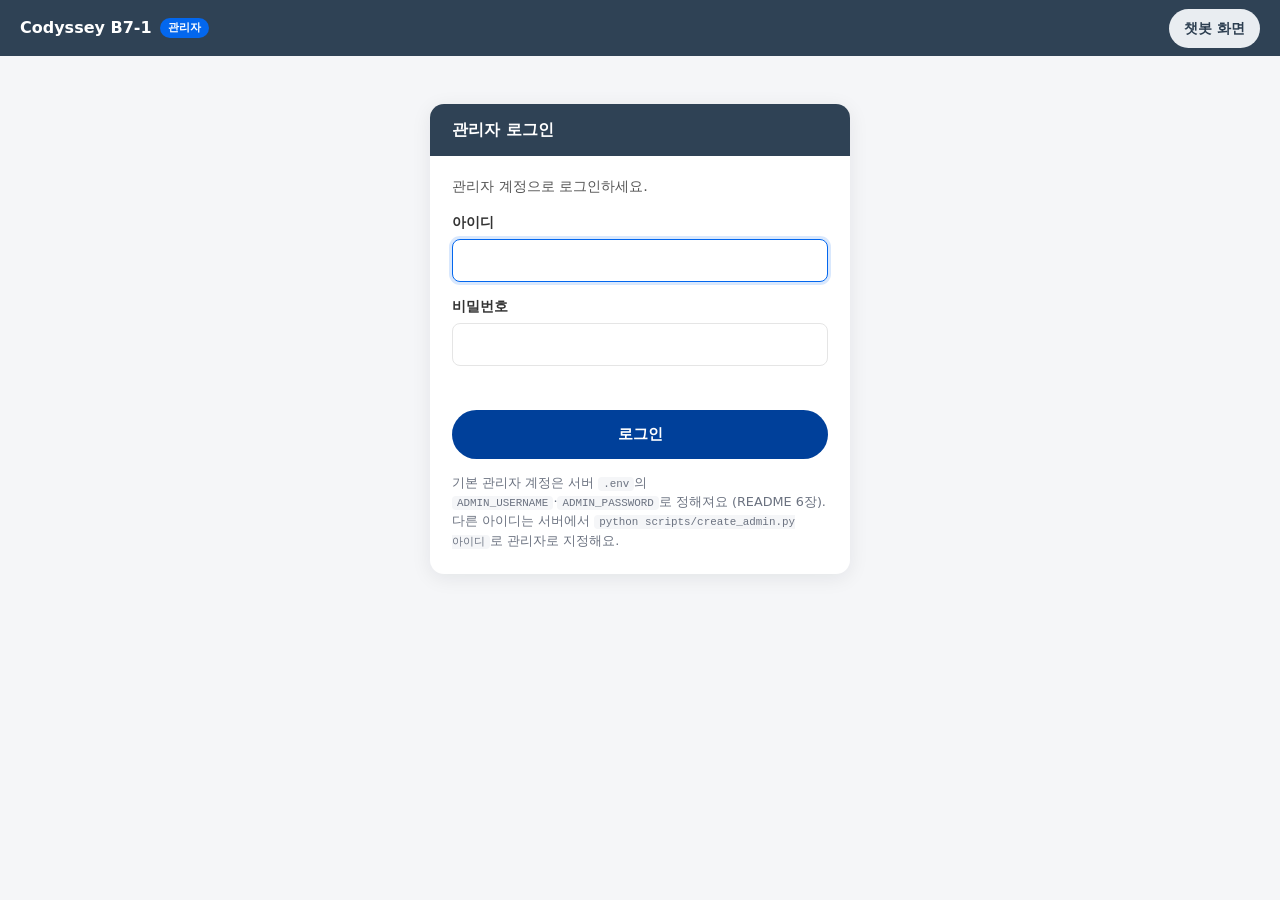
==== commit 436dc926: "feat: 서버 시작 때 기본 관리자 계정(.env의 ADMIN_USERNAME·ADMIN_PASSWORD) 자동 준비 - .env.example 기본값 admin / 1234: " ====
--- a/templates/admin.html
+++ b/templates/admin.html
@@ -51,7 +51,7 @@
           </label>
           <p id="admin-login-message" class="form-message" aria-live="polite"></p>
           <button type="submit" class="btn btn-primary">로그인</button>
-          <p class="gate-help">관리자 계정은 서버에서 <code>python scripts/create_admin.py 아이디</code>로 지정합니다.</p>
+          <p class="gate-help">기본 관리자 계정은 서버 <code>.env</code>의 <code>ADMIN_USERNAME</code>·<code>ADMIN_PASSWORD</code>로 정해져요 (README 6장). 다른 아이디는 서버에서 <code>python scripts/create_admin.py 아이디</code>로 관리자로 지정해요.</p>
         </form>
       </div>
     </section>
